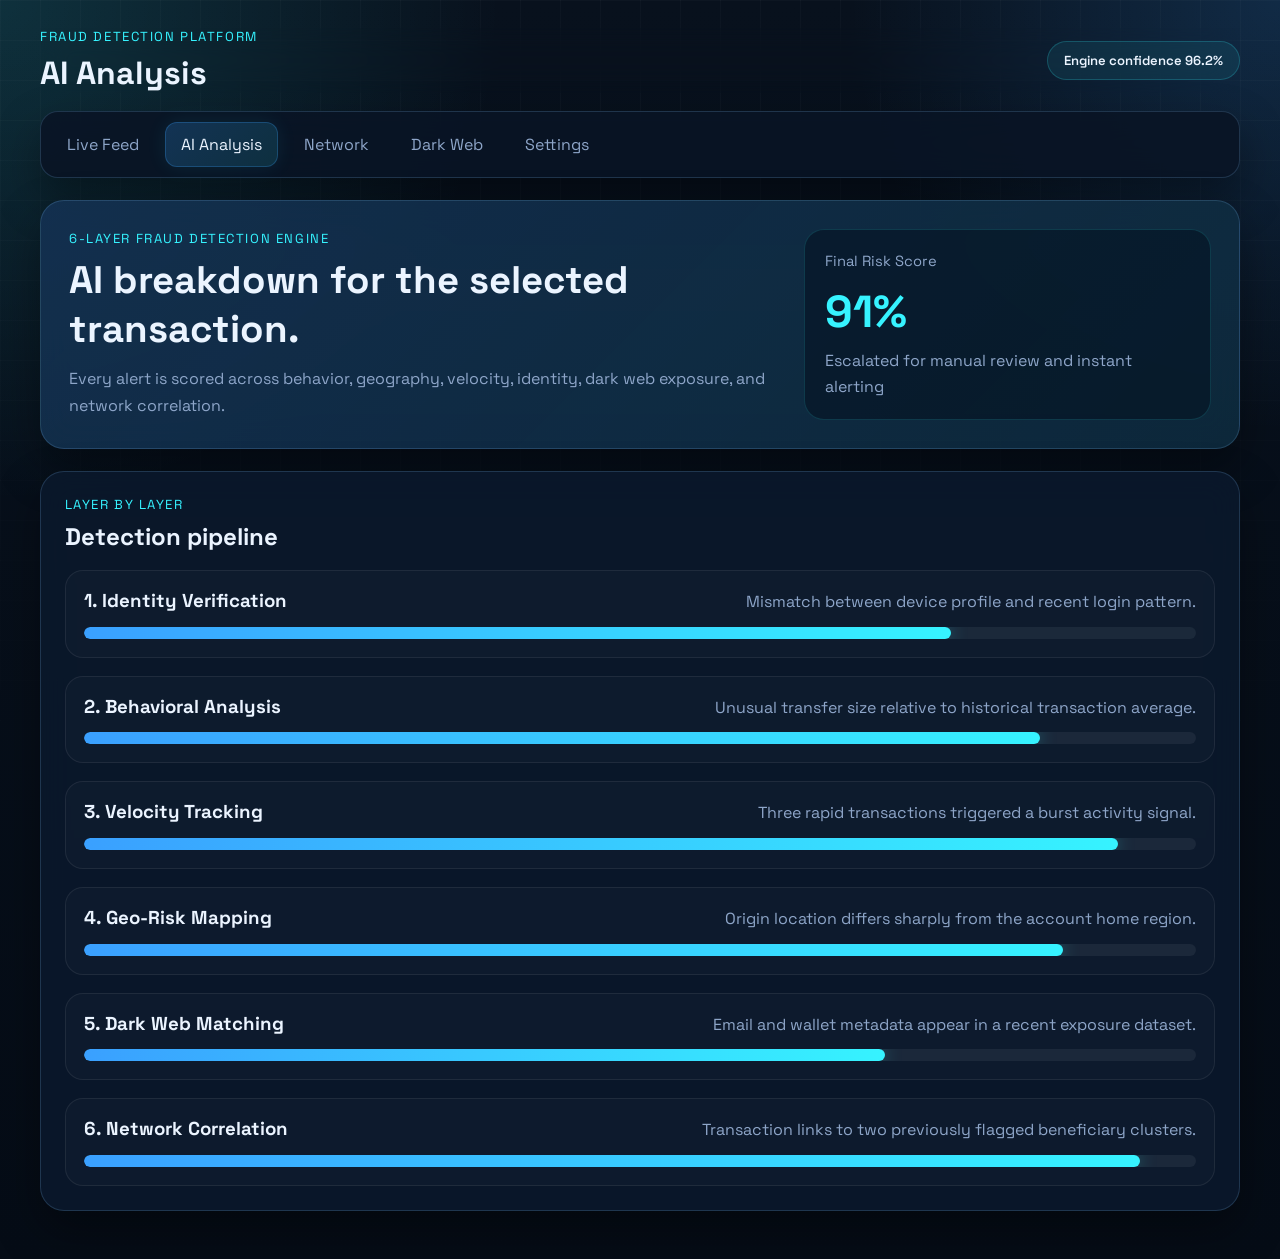
==== ai.html @ 5bd6d7bc "Initial commit - Fraud Detection UI" ====
<!DOCTYPE html>
<html lang="en">
<head>
  <meta charset="UTF-8">
  <meta name="viewport" content="width=device-width, initial-scale=1.0">
  <title>FraudShield | AI Analysis</title>
  <link rel="preconnect" href="https://fonts.googleapis.com">
  <link rel="preconnect" href="https://fonts.gstatic.com" crossorigin>
  <link href="https://fonts.googleapis.com/css2?family=Space+Grotesk:wght@400;500;600;700&display=swap" rel="stylesheet">
  <link rel="stylesheet" href="css/style.css">
</head>
<body data-page="ai">
  <div class="app-shell">
    <header class="topbar">
      <div>
        <p class="eyebrow">Fraud Detection Platform</p>
        <h1>AI Analysis</h1>
      </div>
      <div class="status-pill">Engine confidence 96.2%</div>
    </header>

    <nav class="tabs" aria-label="Primary navigation">
      <a href="index.html" data-tab="live">Live Feed</a>
      <a href="ai.html" data-tab="ai">AI Analysis</a>
      <a href="network.html" data-tab="network">Network</a>
      <a href="darkweb.html" data-tab="darkweb">Dark Web</a>
      <a href="settings.html" data-tab="settings">Settings</a>
    </nav>

    <main class="page-grid analysis-layout">
      <section class="hero-panel compact">
        <div>
          <p class="eyebrow">6-layer fraud detection engine</p>
          <h2>AI breakdown for the selected transaction.</h2>
          <p class="muted-text">
            Every alert is scored across behavior, geography, velocity, identity,
            dark web exposure, and network correlation.
          </p>
        </div>
        <div class="hero-metric">
          <span>Final Risk Score</span>
          <strong>91%</strong>
          <p>Escalated for manual review and instant alerting</p>
        </div>
      </section>

      <section class="card">
        <div class="section-heading">
          <div>
            <p class="eyebrow">Layer by layer</p>
            <h2>Detection pipeline</h2>
          </div>
        </div>

        <div class="layers">
          <div class="layer-item">
            <div class="layer-copy">
              <h3>1. Identity Verification</h3>
              <p>Mismatch between device profile and recent login pattern.</p>
            </div>
            <div class="progress-bar"><span style="width: 78%;"></span></div>
          </div>
          <div class="layer-item">
            <div class="layer-copy">
              <h3>2. Behavioral Analysis</h3>
              <p>Unusual transfer size relative to historical transaction average.</p>
            </div>
            <div class="progress-bar"><span style="width: 86%;"></span></div>
          </div>
          <div class="layer-item">
            <div class="layer-copy">
              <h3>3. Velocity Tracking</h3>
              <p>Three rapid transactions triggered a burst activity signal.</p>
            </div>
            <div class="progress-bar"><span style="width: 93%;"></span></div>
          </div>
          <div class="layer-item">
            <div class="layer-copy">
              <h3>4. Geo-Risk Mapping</h3>
              <p>Origin location differs sharply from the account home region.</p>
            </div>
            <div class="progress-bar"><span style="width: 88%;"></span></div>
          </div>
          <div class="layer-item">
            <div class="layer-copy">
              <h3>5. Dark Web Matching</h3>
              <p>Email and wallet metadata appear in a recent exposure dataset.</p>
            </div>
            <div class="progress-bar"><span style="width: 72%;"></span></div>
          </div>
          <div class="layer-item">
            <div class="layer-copy">
              <h3>6. Network Correlation</h3>
              <p>Transaction links to two previously flagged beneficiary clusters.</p>
            </div>
            <div class="progress-bar"><span style="width: 95%;"></span></div>
          </div>
        </div>
      </section>
    </main>
  </div>

  <script src="js/script.js"></script>
</body>
</html>
---- css/style.css ----
:root {
  --bg: #06111f;
  --bg-secondary: #0c1b31;
  --panel: rgba(11, 25, 45, 0.86);
  --panel-strong: #102544;
  --border: rgba(135, 198, 255, 0.18);
  --text: #ebf4ff;
  --muted: #8ea6c9;
  --accent: #3aa0ff;
  --accent-soft: rgba(58, 160, 255, 0.16);
  --neon: #36f3ff;
  --danger: #ff5876;
  --safe: #4dffb8;
  --warning: #ffb84d;
  --shadow: 0 20px 45px rgba(0, 0, 0, 0.35);
}

* {
  box-sizing: border-box;
}

body {
  margin: 0;
  min-height: 100vh;
  font-family: "Space Grotesk", sans-serif;
  color: var(--text);
  background:
    radial-gradient(circle at top left, rgba(54, 243, 255, 0.14), transparent 28%),
    radial-gradient(circle at top right, rgba(58, 160, 255, 0.18), transparent 24%),
    linear-gradient(180deg, #08111d 0%, #050c16 100%);
}

body::before {
  content: "";
  position: fixed;
  inset: 0;
  pointer-events: none;
  background-image: linear-gradient(rgba(255, 255, 255, 0.03) 1px, transparent 1px),
    linear-gradient(90deg, rgba(255, 255, 255, 0.03) 1px, transparent 1px);
  background-size: 40px 40px;
  mask-image: linear-gradient(180deg, rgba(0, 0, 0, 0.8), transparent);
}

a {
  color: inherit;
  text-decoration: none;
}

.app-shell {
  width: min(1200px, calc(100% - 32px));
  margin: 0 auto;
  padding: 28px 0 48px;
}

.topbar,
.tabs,
.card,
.hero-panel {
  backdrop-filter: blur(16px);
}

.topbar {
  display: flex;
  justify-content: space-between;
  align-items: center;
  gap: 16px;
  margin-bottom: 18px;
}

.topbar h1,
.hero-panel h2,
.section-heading h2,
.stat-card h3,
.layer-copy h3,
.flagged-item h3,
.info-card h3 {
  margin: 0;
}

.eyebrow {
  margin: 0 0 8px;
  color: var(--neon);
  font-size: 0.82rem;
  letter-spacing: 0.12em;
  text-transform: uppercase;
}

.status-pill,
.pill,
.risk-badge,
.flag-tag {
  display: inline-flex;
  align-items: center;
  justify-content: center;
  border-radius: 999px;
  font-size: 0.82rem;
  font-weight: 600;
}

.status-pill {
  padding: 10px 16px;
  background: rgba(54, 243, 255, 0.08);
  border: 1px solid rgba(54, 243, 255, 0.2);
  color: var(--text);
}

.danger-pill {
  background: rgba(255, 88, 118, 0.12);
  border-color: rgba(255, 88, 118, 0.25);
}

.tabs {
  display: flex;
  flex-wrap: wrap;
  gap: 10px;
  padding: 10px;
  margin-bottom: 22px;
  background: rgba(9, 20, 37, 0.9);
  border: 1px solid var(--border);
  border-radius: 18px;
  box-shadow: var(--shadow);
}

.tabs a {
  padding: 12px 16px;
  border-radius: 12px;
  color: var(--muted);
  transition: 0.25s ease;
}

.tabs a:hover,
.tabs a.active {
  color: var(--text);
  background: linear-gradient(135deg, rgba(58, 160, 255, 0.22), rgba(54, 243, 255, 0.12));
  box-shadow: inset 0 0 0 1px rgba(58, 160, 255, 0.25), 0 0 20px rgba(54, 243, 255, 0.08);
}

.page-grid {
  display: grid;
  gap: 22px;
}

.hero-panel,
.card {
  background: var(--panel);
  border: 1px solid var(--border);
  border-radius: 24px;
  box-shadow: var(--shadow);
}

.hero-panel {
  display: flex;
  justify-content: space-between;
  gap: 24px;
  padding: 28px;
  background:
    linear-gradient(135deg, rgba(58, 160, 255, 0.16), rgba(54, 243, 255, 0.08)),
    var(--panel);
}

.hero-panel.compact {
  align-items: center;
}

.hero-panel h2 {
  font-size: clamp(1.75rem, 3vw, 2.6rem);
  max-width: 720px;
}

.muted-text {
  margin: 12px 0 0;
  max-width: 720px;
  color: var(--muted);
  line-height: 1.7;
}

.hero-metric {
  min-width: 220px;
  padding: 20px;
  border-radius: 20px;
  background: rgba(5, 17, 31, 0.55);
  border: 1px solid rgba(54, 243, 255, 0.14);
}

.hero-metric span {
  color: var(--muted);
  font-size: 0.92rem;
}

.hero-metric strong {
  display: block;
  margin: 12px 0 8px;
  font-size: 2.8rem;
  color: var(--neon);
}

.hero-metric p,
.stat-card p,
.info-card p,
.flagged-item p,
.layer-copy p {
  margin: 0;
  color: var(--muted);
  line-height: 1.6;
}

.stats-grid {
  display: grid;
  grid-template-columns: repeat(3, minmax(0, 1fr));
  gap: 18px;
}

.card {
  padding: 24px;
  transition: transform 0.25s ease, border-color 0.25s ease, box-shadow 0.25s ease;
}

.card:hover,
.flagged-item:hover,
tbody tr:hover {
  transform: translateY(-4px);
}

.card:hover {
  border-color: rgba(54, 243, 255, 0.28);
  box-shadow: 0 22px 50px rgba(0, 0, 0, 0.42);
}

.stat-card h3 {
  margin: 10px 0;
  font-size: 2.2rem;
}

.stat-card p {
  color: var(--muted);
}

.trend {
  font-size: 0.88rem;
  font-weight: 600;
}

.up {
  color: var(--accent);
}

.safe {
  color: var(--safe);
}

.danger-text {
  color: var(--danger);
}

.danger {
  background:
    linear-gradient(135deg, rgba(255, 88, 118, 0.12), transparent),
    var(--panel);
}

.section-heading {
  display: flex;
  justify-content: space-between;
  align-items: center;
  gap: 16px;
  margin-bottom: 18px;
}

.ghost-button {
  padding: 10px 14px;
  border-radius: 12px;
  border: 1px solid rgba(58, 160, 255, 0.22);
  background: rgba(58, 160, 255, 0.1);
  color: var(--text);
  transition: 0.25s ease;
}

.ghost-button:hover {
  background: rgba(58, 160, 255, 0.18);
}

.table-wrap {
  overflow-x: auto;
}

table {
  width: 100%;
  border-collapse: collapse;
}

th,
td {
  padding: 16px 14px;
  text-align: left;
  border-bottom: 1px solid rgba(255, 255, 255, 0.06);
}

th {
  color: #9ab2d4;
  font-size: 0.84rem;
  letter-spacing: 0.06em;
  text-transform: uppercase;
}

tbody tr {
  cursor: pointer;
  transition: 0.25s ease;
}

tbody tr:hover {
  background: rgba(58, 160, 255, 0.08);
}

.risk-badge,
.pill,
.flag-tag {
  padding: 8px 12px;
}

.risk-badge.low {
  background: rgba(77, 255, 184, 0.12);
  color: var(--safe);
}

.risk-badge.medium {
  background: rgba(255, 184, 77, 0.12);
  color: var(--warning);
}

.risk-badge.high,
.flag-tag {
  background: rgba(255, 88, 118, 0.14);
  color: #ff9eb0;
}

.layers {
  display: grid;
  gap: 18px;
}

.layer-item {
  padding: 18px;
  border-radius: 18px;
  border: 1px solid rgba(255, 255, 255, 0.07);
  background: rgba(255, 255, 255, 0.02);
}

.layer-copy {
  display: flex;
  justify-content: space-between;
  gap: 20px;
  margin-bottom: 12px;
}

.progress-bar {
  width: 100%;
  height: 12px;
  overflow: hidden;
  border-radius: 999px;
  background: rgba(255, 255, 255, 0.06);
}

.progress-bar span {
  display: block;
  height: 100%;
  border-radius: inherit;
  background: linear-gradient(90deg, var(--accent), var(--neon));
  box-shadow: 0 0 18px rgba(54, 243, 255, 0.35);
}

.network-grid {
  grid-template-columns: repeat(4, minmax(0, 1fr));
}

.info-card {
  display: flex;
  flex-direction: column;
  justify-content: center;
  background:
    linear-gradient(135deg, rgba(54, 243, 255, 0.08), rgba(58, 160, 255, 0.12)),
    var(--panel);
}

.flagged-list {
  display: grid;
  gap: 16px;
}

.flagged-item {
  display: flex;
  justify-content: space-between;
  align-items: center;
  gap: 16px;
  padding: 18px;
  border-radius: 18px;
  border: 1px solid rgba(255, 88, 118, 0.16);
  background: rgba(255, 88, 118, 0.08);
  transition: 0.25s ease;
}

.settings-layout {
  grid-template-columns: repeat(2, minmax(0, 1fr));
}

.settings-card {
  min-height: 260px;
}

.setting-row {
  display: flex;
  justify-content: space-between;
  align-items: center;
  gap: 12px;
  margin-top: 18px;
  padding: 14px 16px;
  border-radius: 16px;
  background: rgba(255, 255, 255, 0.03);
  border: 1px solid rgba(255, 255, 255, 0.05);
}

.pill {
  background: rgba(58, 160, 255, 0.14);
  color: #9bd0ff;
}

.pill.on {
  background: rgba(77, 255, 184, 0.12);
  color: var(--safe);
}

@media (max-width: 980px) {
  .stats-grid,
  .network-grid,
  .settings-layout {
    grid-template-columns: repeat(2, minmax(0, 1fr));
  }

  .hero-panel,
  .layer-copy {
    flex-direction: column;
  }
}

@media (max-width: 640px) {
  .app-shell {
    width: min(100% - 20px, 1200px);
    padding-top: 20px;
  }

  .topbar,
  .section-heading,
  .flagged-item,
  .setting-row {
    flex-direction: column;
    align-items: flex-start;
  }

  .stats-grid,
  .network-grid,
  .settings-layout {
    grid-template-columns: 1fr;
  }

  .tabs a,
  .status-pill {
    width: 100%;
  }
}
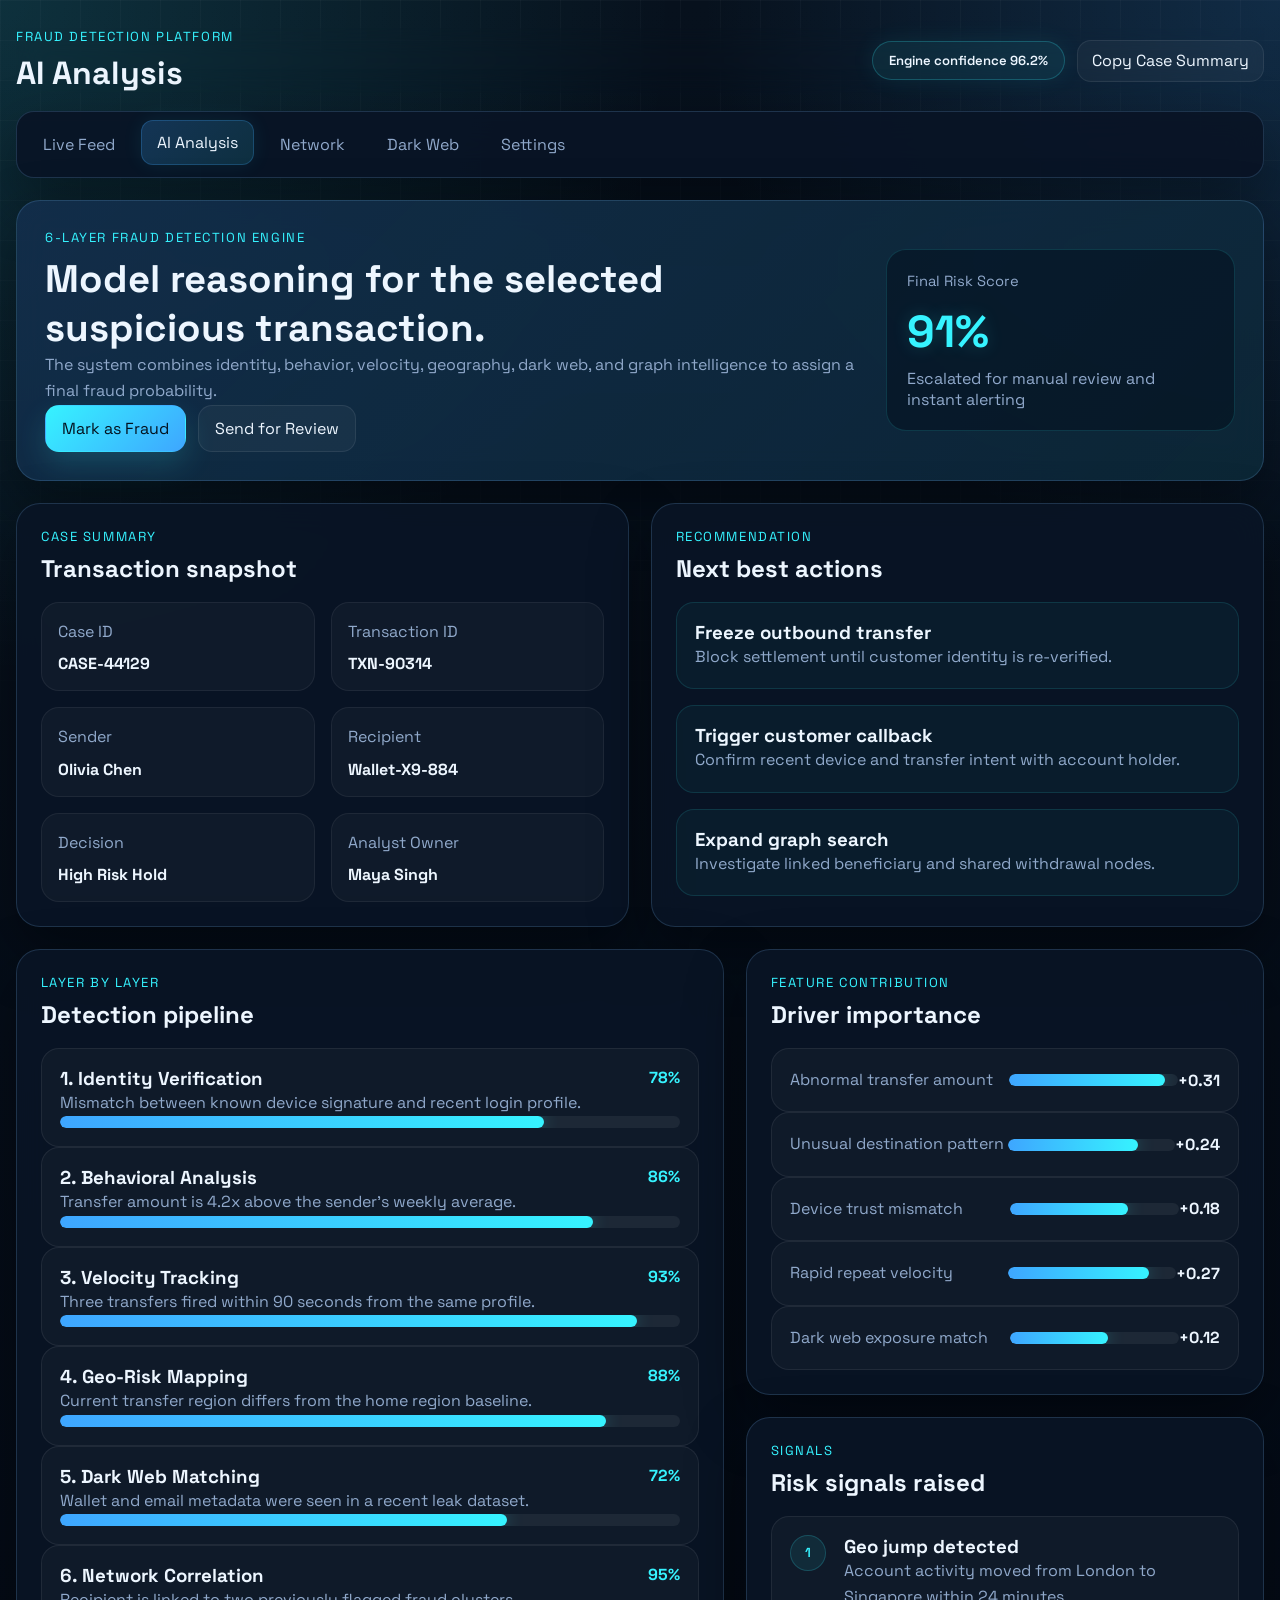
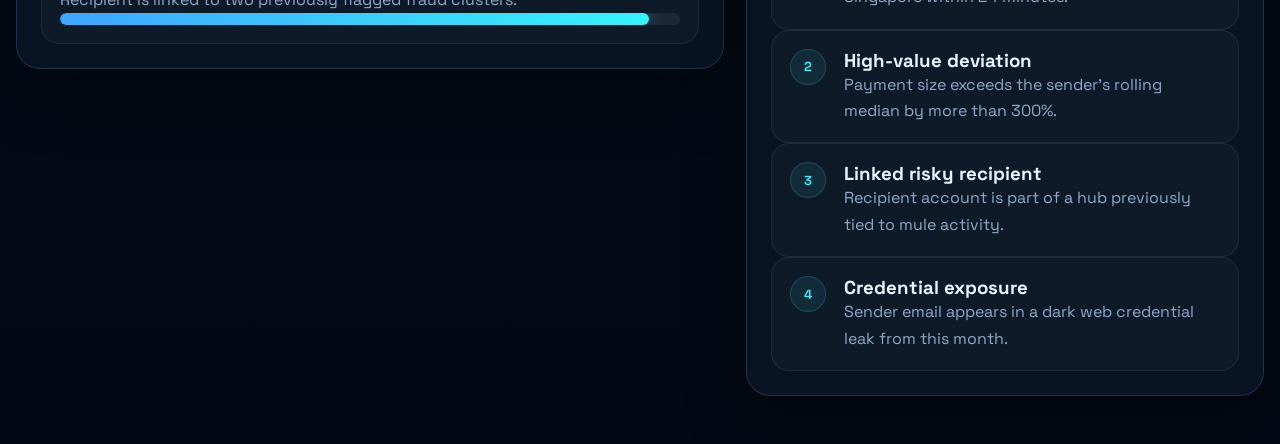
==== commit 5d02e19a: "Second commit - Fraud Detection UI" ====
--- a/ai.html
+++ b/ai.html
@@ -16,7 +16,10 @@
         <p class="eyebrow">Fraud Detection Platform</p>
         <h1>AI Analysis</h1>
       </div>
-      <div class="status-pill">Engine confidence 96.2%</div>
+      <div class="topbar-actions">
+        <div class="status-pill">Engine confidence 96.2%</div>
+        <button class="secondary-button compact-button" type="button" data-toast-message="Case summary copied to analyst clipboard.">Copy Case Summary</button>
+      </div>
     </header>
 
     <nav class="tabs" aria-label="Primary navigation">
@@ -27,15 +30,19 @@
       <a href="settings.html" data-tab="settings">Settings</a>
     </nav>
 
-    <main class="page-grid analysis-layout">
+    <main class="page-grid">
       <section class="hero-panel compact">
         <div>
           <p class="eyebrow">6-layer fraud detection engine</p>
-          <h2>AI breakdown for the selected transaction.</h2>
+          <h2>Model reasoning for the selected suspicious transaction.</h2>
           <p class="muted-text">
-            Every alert is scored across behavior, geography, velocity, identity,
-            dark web exposure, and network correlation.
+            The system combines identity, behavior, velocity, geography, dark web,
+            and graph intelligence to assign a final fraud probability.
           </p>
+          <div class="hero-actions">
+            <button class="primary-button" type="button" data-toast-message="Case marked as confirmed fraud.">Mark as Fraud</button>
+            <button class="secondary-button" type="button" data-toast-message="Case sent for manual review.">Send for Review</button>
+          </div>
         </div>
         <div class="hero-metric">
           <span>Final Risk Score</span>
@@ -44,62 +51,204 @@
         </div>
       </section>
 
-      <section class="card">
-        <div class="section-heading">
-          <div>
-            <p class="eyebrow">Layer by layer</p>
-            <h2>Detection pipeline</h2>
-          </div>
-        </div>
-
-        <div class="layers">
-          <div class="layer-item">
-            <div class="layer-copy">
-              <h3>1. Identity Verification</h3>
-              <p>Mismatch between device profile and recent login pattern.</p>
-            </div>
-            <div class="progress-bar"><span style="width: 78%;"></span></div>
-          </div>
-          <div class="layer-item">
-            <div class="layer-copy">
-              <h3>2. Behavioral Analysis</h3>
-              <p>Unusual transfer size relative to historical transaction average.</p>
-            </div>
-            <div class="progress-bar"><span style="width: 86%;"></span></div>
-          </div>
-          <div class="layer-item">
-            <div class="layer-copy">
-              <h3>3. Velocity Tracking</h3>
-              <p>Three rapid transactions triggered a burst activity signal.</p>
-            </div>
-            <div class="progress-bar"><span style="width: 93%;"></span></div>
-          </div>
-          <div class="layer-item">
-            <div class="layer-copy">
-              <h3>4. Geo-Risk Mapping</h3>
-              <p>Origin location differs sharply from the account home region.</p>
-            </div>
-            <div class="progress-bar"><span style="width: 88%;"></span></div>
-          </div>
-          <div class="layer-item">
-            <div class="layer-copy">
-              <h3>5. Dark Web Matching</h3>
-              <p>Email and wallet metadata appear in a recent exposure dataset.</p>
-            </div>
-            <div class="progress-bar"><span style="width: 72%;"></span></div>
-          </div>
-          <div class="layer-item">
-            <div class="layer-copy">
-              <h3>6. Network Correlation</h3>
-              <p>Transaction links to two previously flagged beneficiary clusters.</p>
-            </div>
-            <div class="progress-bar"><span style="width: 95%;"></span></div>
-          </div>
-        </div>
+      <section class="case-summary-grid">
+        <article class="card">
+          <div class="section-heading">
+            <div>
+              <p class="eyebrow">Case summary</p>
+              <h2>Transaction snapshot</h2>
+            </div>
+          </div>
+          <div class="summary-grid">
+            <div class="summary-item"><span>Case ID</span><strong>CASE-44129</strong></div>
+            <div class="summary-item"><span>Transaction ID</span><strong>TXN-90314</strong></div>
+            <div class="summary-item"><span>Sender</span><strong>Olivia Chen</strong></div>
+            <div class="summary-item"><span>Recipient</span><strong>Wallet-X9-884</strong></div>
+            <div class="summary-item"><span>Decision</span><strong>High Risk Hold</strong></div>
+            <div class="summary-item"><span>Analyst Owner</span><strong>Maya Singh</strong></div>
+          </div>
+        </article>
+        <article class="card">
+          <div class="section-heading">
+            <div>
+              <p class="eyebrow">Recommendation</p>
+              <h2>Next best actions</h2>
+            </div>
+          </div>
+          <div class="recommendation-list">
+            <article class="recommendation-item">
+              <h3>Freeze outbound transfer</h3>
+              <p>Block settlement until customer identity is re-verified.</p>
+            </article>
+            <article class="recommendation-item">
+              <h3>Trigger customer callback</h3>
+              <p>Confirm recent device and transfer intent with account holder.</p>
+            </article>
+            <article class="recommendation-item">
+              <h3>Expand graph search</h3>
+              <p>Investigate linked beneficiary and shared withdrawal nodes.</p>
+            </article>
+          </div>
+        </article>
+      </section>
+
+      <section class="analysis-grid">
+        <article class="card">
+          <div class="section-heading">
+            <div>
+              <p class="eyebrow">Layer by layer</p>
+              <h2>Detection pipeline</h2>
+            </div>
+          </div>
+
+          <div class="layers">
+            <div class="layer-item">
+              <div class="layer-copy">
+                <div>
+                  <h3>1. Identity Verification</h3>
+                  <p>Mismatch between known device signature and recent login profile.</p>
+                </div>
+                <strong>78%</strong>
+              </div>
+              <div class="progress-bar"><span style="width: 78%;"></span></div>
+            </div>
+            <div class="layer-item">
+              <div class="layer-copy">
+                <div>
+                  <h3>2. Behavioral Analysis</h3>
+                  <p>Transfer amount is 4.2x above the sender's weekly average.</p>
+                </div>
+                <strong>86%</strong>
+              </div>
+              <div class="progress-bar"><span style="width: 86%;"></span></div>
+            </div>
+            <div class="layer-item">
+              <div class="layer-copy">
+                <div>
+                  <h3>3. Velocity Tracking</h3>
+                  <p>Three transfers fired within 90 seconds from the same profile.</p>
+                </div>
+                <strong>93%</strong>
+              </div>
+              <div class="progress-bar"><span style="width: 93%;"></span></div>
+            </div>
+            <div class="layer-item">
+              <div class="layer-copy">
+                <div>
+                  <h3>4. Geo-Risk Mapping</h3>
+                  <p>Current transfer region differs from the home region baseline.</p>
+                </div>
+                <strong>88%</strong>
+              </div>
+              <div class="progress-bar"><span style="width: 88%;"></span></div>
+            </div>
+            <div class="layer-item">
+              <div class="layer-copy">
+                <div>
+                  <h3>5. Dark Web Matching</h3>
+                  <p>Wallet and email metadata were seen in a recent leak dataset.</p>
+                </div>
+                <strong>72%</strong>
+              </div>
+              <div class="progress-bar"><span style="width: 72%;"></span></div>
+            </div>
+            <div class="layer-item">
+              <div class="layer-copy">
+                <div>
+                  <h3>6. Network Correlation</h3>
+                  <p>Recipient is linked to two previously flagged fraud clusters.</p>
+                </div>
+                <strong>95%</strong>
+              </div>
+              <div class="progress-bar"><span style="width: 95%;"></span></div>
+            </div>
+          </div>
+        </article>
+
+        <article class="stack-grid">
+          <section class="card">
+            <div class="section-heading">
+              <div>
+                <p class="eyebrow">Feature contribution</p>
+                <h2>Driver importance</h2>
+              </div>
+            </div>
+
+            <div class="feature-bars">
+              <div class="feature-row">
+                <span>Abnormal transfer amount</span>
+                <div class="feature-bar"><span style="width: 92%;"></span></div>
+                <strong>+0.31</strong>
+              </div>
+              <div class="feature-row">
+                <span>Unusual destination pattern</span>
+                <div class="feature-bar"><span style="width: 78%;"></span></div>
+                <strong>+0.24</strong>
+              </div>
+              <div class="feature-row">
+                <span>Device trust mismatch</span>
+                <div class="feature-bar"><span style="width: 70%;"></span></div>
+                <strong>+0.18</strong>
+              </div>
+              <div class="feature-row">
+                <span>Rapid repeat velocity</span>
+                <div class="feature-bar"><span style="width: 84%;"></span></div>
+                <strong>+0.27</strong>
+              </div>
+              <div class="feature-row">
+                <span>Dark web exposure match</span>
+                <div class="feature-bar"><span style="width: 58%;"></span></div>
+                <strong>+0.12</strong>
+              </div>
+            </div>
+          </section>
+
+          <section class="card">
+            <div class="section-heading">
+              <div>
+                <p class="eyebrow">Signals</p>
+                <h2>Risk signals raised</h2>
+              </div>
+            </div>
+
+            <div class="signals-list">
+              <article class="signal-item">
+                <span class="signal-index">1</span>
+                <div>
+                  <h3>Geo jump detected</h3>
+                  <p>Account activity moved from London to Singapore within 24 minutes.</p>
+                </div>
+              </article>
+              <article class="signal-item">
+                <span class="signal-index">2</span>
+                <div>
+                  <h3>High-value deviation</h3>
+                  <p>Payment size exceeds the sender's rolling median by more than 300%.</p>
+                </div>
+              </article>
+              <article class="signal-item">
+                <span class="signal-index">3</span>
+                <div>
+                  <h3>Linked risky recipient</h3>
+                  <p>Recipient account is part of a hub previously tied to mule activity.</p>
+                </div>
+              </article>
+              <article class="signal-item">
+                <span class="signal-index">4</span>
+                <div>
+                  <h3>Credential exposure</h3>
+                  <p>Sender email appears in a dark web credential leak from this month.</p>
+                </div>
+              </article>
+            </div>
+          </section>
+        </article>
       </section>
     </main>
   </div>
 
+  <div class="toast global-toast" id="globalToast" aria-live="polite"></div>
+
   <script src="js/script.js"></script>
 </body>
 </html>
--- a/css/style.css
+++ b/css/style.css
@@ -1,22 +1,26 @@
 :root {
-  --bg: #06111f;
-  --bg-secondary: #0c1b31;
-  --panel: rgba(11, 25, 45, 0.86);
-  --panel-strong: #102544;
-  --border: rgba(135, 198, 255, 0.18);
-  --text: #ebf4ff;
-  --muted: #8ea6c9;
-  --accent: #3aa0ff;
-  --accent-soft: rgba(58, 160, 255, 0.16);
-  --neon: #36f3ff;
-  --danger: #ff5876;
-  --safe: #4dffb8;
-  --warning: #ffb84d;
-  --shadow: 0 20px 45px rgba(0, 0, 0, 0.35);
+  --bg: #06101d;
+  --bg-deep: #030914;
+  --panel: rgba(10, 21, 38, 0.88);
+  --panel-soft: rgba(11, 25, 45, 0.72);
+  --panel-strong: #0f2341;
+  --border: rgba(129, 196, 255, 0.18);
+  --text: #edf6ff;
+  --muted: #90a9cb;
+  --accent: #3ea6ff;
+  --accent-2: #36f3ff;
+  --safe: #49f5b0;
+  --warning: #ffcb63;
+  --danger: #ff5a7c;
+  --shadow: 0 24px 60px rgba(0, 0, 0, 0.38);
 }
 
 * {
   box-sizing: border-box;
+}
+
+html {
+  scroll-behavior: smooth;
 }
 
 body {
@@ -26,8 +30,8 @@
   color: var(--text);
   background:
     radial-gradient(circle at top left, rgba(54, 243, 255, 0.14), transparent 28%),
-    radial-gradient(circle at top right, rgba(58, 160, 255, 0.18), transparent 24%),
-    linear-gradient(180deg, #08111d 0%, #050c16 100%);
+    radial-gradient(circle at top right, rgba(62, 166, 255, 0.18), transparent 24%),
+    linear-gradient(180deg, #07111d 0%, var(--bg-deep) 100%);
 }
 
 body::before {
@@ -35,10 +39,11 @@
   position: fixed;
   inset: 0;
   pointer-events: none;
-  background-image: linear-gradient(rgba(255, 255, 255, 0.03) 1px, transparent 1px),
+  background-image:
+    linear-gradient(rgba(255, 255, 255, 0.03) 1px, transparent 1px),
     linear-gradient(90deg, rgba(255, 255, 255, 0.03) 1px, transparent 1px);
   background-size: 40px 40px;
-  mask-image: linear-gradient(180deg, rgba(0, 0, 0, 0.8), transparent);
+  mask-image: linear-gradient(180deg, rgba(0, 0, 0, 0.85), transparent);
 }
 
 a {
@@ -46,8 +51,18 @@
   text-decoration: none;
 }
 
+button,
+input,
+select {
+  font: inherit;
+}
+
+button {
+  cursor: pointer;
+}
+
 .app-shell {
-  width: min(1200px, calc(100% - 32px));
+  width: min(1280px, calc(100% - 32px));
   margin: 0 auto;
   padding: 28px 0 48px;
 }
@@ -55,7 +70,8 @@
 .topbar,
 .tabs,
 .card,
-.hero-panel {
+.hero-panel,
+.modal-panel {
   backdrop-filter: blur(16px);
 }
 
@@ -72,14 +88,28 @@
 .section-heading h2,
 .stat-card h3,
 .layer-copy h3,
+.signal-item h3,
+.hub-item h3,
 .flagged-item h3,
-.info-card h3 {
+.suspicious-item h3,
+.queue-item h3,
+.timeline-item h3,
+.toggle-row h3,
+.recommendation-item h3 {
   margin: 0;
+}
+
+.topbar-actions,
+.hero-actions {
+  display: flex;
+  flex-wrap: wrap;
+  gap: 12px;
+  align-items: center;
 }
 
 .eyebrow {
   margin: 0 0 8px;
-  color: var(--neon);
+  color: var(--accent-2);
   font-size: 0.82rem;
   letter-spacing: 0.12em;
   text-transform: uppercase;
@@ -88,7 +118,9 @@
 .status-pill,
 .pill,
 .risk-badge,
-.flag-tag {
+.appearance-badge,
+.delta-pill,
+.signal-index {
   display: inline-flex;
   align-items: center;
   justify-content: center;
@@ -99,14 +131,15 @@
 
 .status-pill {
   padding: 10px 16px;
+  color: var(--text);
   background: rgba(54, 243, 255, 0.08);
-  border: 1px solid rgba(54, 243, 255, 0.2);
-  color: var(--text);
+  border: 1px solid rgba(54, 243, 255, 0.22);
+  box-shadow: 0 0 24px rgba(54, 243, 255, 0.08);
 }
 
 .danger-pill {
-  background: rgba(255, 88, 118, 0.12);
-  border-color: rgba(255, 88, 118, 0.25);
+  background: rgba(255, 90, 124, 0.12);
+  border-color: rgba(255, 90, 124, 0.24);
 }
 
 .tabs {
@@ -115,7 +148,7 @@
   gap: 10px;
   padding: 10px;
   margin-bottom: 22px;
-  background: rgba(9, 20, 37, 0.9);
+  background: rgba(9, 20, 37, 0.92);
   border: 1px solid var(--border);
   border-radius: 18px;
   box-shadow: var(--shadow);
@@ -125,23 +158,39 @@
   padding: 12px 16px;
   border-radius: 12px;
   color: var(--muted);
-  transition: 0.25s ease;
+  transition: transform 0.25s ease, background 0.25s ease, color 0.25s ease;
 }
 
 .tabs a:hover,
 .tabs a.active {
   color: var(--text);
-  background: linear-gradient(135deg, rgba(58, 160, 255, 0.22), rgba(54, 243, 255, 0.12));
-  box-shadow: inset 0 0 0 1px rgba(58, 160, 255, 0.25), 0 0 20px rgba(54, 243, 255, 0.08);
-}
-
-.page-grid {
+  transform: translateY(-2px);
+  background: linear-gradient(135deg, rgba(62, 166, 255, 0.22), rgba(54, 243, 255, 0.12));
+  box-shadow: inset 0 0 0 1px rgba(62, 166, 255, 0.24), 0 0 20px rgba(54, 243, 255, 0.08);
+}
+
+.page-grid,
+.stack-grid,
+.analysis-grid,
+.network-layout,
+.darkweb-layout,
+.dashboard-duo,
+.workspace-grid,
+.workspace-sidebar,
+.case-summary-grid,
+.settings-layout,
+.summary-grid,
+.toggle-list,
+.timeline-list,
+.queue-list,
+.recommendation-list {
   display: grid;
   gap: 22px;
 }
 
 .hero-panel,
-.card {
+.card,
+.modal-panel {
   background: var(--panel);
   border: 1px solid var(--border);
   border-radius: 24px;
@@ -154,7 +203,7 @@
   gap: 24px;
   padding: 28px;
   background:
-    linear-gradient(135deg, rgba(58, 160, 255, 0.16), rgba(54, 243, 255, 0.08)),
+    linear-gradient(135deg, rgba(62, 166, 255, 0.16), rgba(54, 243, 255, 0.08)),
     var(--panel);
 }
 
@@ -164,21 +213,31 @@
 
 .hero-panel h2 {
   font-size: clamp(1.75rem, 3vw, 2.6rem);
-  max-width: 720px;
-}
-
-.muted-text {
-  margin: 12px 0 0;
-  max-width: 720px;
+  max-width: 760px;
+}
+
+.muted-text,
+.queue-item p,
+.timeline-item p,
+.hub-item p,
+.flagged-item p,
+.suspicious-item p,
+.signal-item p,
+.layer-copy p,
+.feature-row span,
+.recommendation-item p,
+.toggle-row p,
+.summary-item span {
+  margin: 0;
   color: var(--muted);
-  line-height: 1.7;
+  line-height: 1.65;
 }
 
 .hero-metric {
-  min-width: 220px;
+  min-width: 230px;
   padding: 20px;
   border-radius: 20px;
-  background: rgba(5, 17, 31, 0.55);
+  background: rgba(5, 17, 31, 0.56);
   border: 1px solid rgba(54, 243, 255, 0.14);
 }
 
@@ -191,17 +250,38 @@
   display: block;
   margin: 12px 0 8px;
   font-size: 2.8rem;
-  color: var(--neon);
+  color: var(--accent-2);
+  text-shadow: 0 0 18px rgba(54, 243, 255, 0.18);
 }
 
 .hero-metric p,
-.stat-card p,
-.info-card p,
-.flagged-item p,
-.layer-copy p {
+.stat-card p {
   margin: 0;
   color: var(--muted);
-  line-height: 1.6;
+}
+
+.card {
+  padding: 24px;
+  transition: transform 0.25s ease, border-color 0.25s ease, box-shadow 0.25s ease;
+}
+
+.card:hover,
+.flagged-item:hover,
+.suspicious-item:hover,
+.hub-item:hover,
+.queue-item:hover,
+.timeline-item:hover,
+tbody tr:hover {
+  transform: translateY(-4px);
+}
+
+.card:hover {
+  border-color: rgba(54, 243, 255, 0.28);
+  box-shadow: 0 28px 68px rgba(0, 0, 0, 0.45);
+}
+
+.inner-card {
+  background: var(--panel-soft);
 }
 
 .stats-grid {
@@ -210,33 +290,80 @@
   gap: 18px;
 }
 
-.card {
-  padding: 24px;
-  transition: transform 0.25s ease, border-color 0.25s ease, box-shadow 0.25s ease;
-}
-
-.card:hover,
-.flagged-item:hover,
-tbody tr:hover {
-  transform: translateY(-4px);
-}
-
-.card:hover {
-  border-color: rgba(54, 243, 255, 0.28);
-  box-shadow: 0 22px 50px rgba(0, 0, 0, 0.42);
+.stat-card {
+  position: relative;
+  overflow: hidden;
+}
+
+.stat-card::after {
+  content: "";
+  position: absolute;
+  inset: auto -40px -40px auto;
+  width: 110px;
+  height: 110px;
+  border-radius: 50%;
+  background: radial-gradient(circle, rgba(54, 243, 255, 0.16), transparent 70%);
+}
+
+.accent-card {
+  background:
+    linear-gradient(145deg, rgba(62, 166, 255, 0.16), transparent),
+    var(--panel);
+}
+
+.safe-card {
+  background:
+    linear-gradient(145deg, rgba(73, 245, 176, 0.14), transparent),
+    var(--panel);
+}
+
+.danger {
+  background:
+    linear-gradient(145deg, rgba(255, 90, 124, 0.14), transparent),
+    var(--panel);
+}
+
+.stat-header {
+  display: flex;
+  justify-content: space-between;
+  align-items: center;
+  gap: 12px;
+}
+
+.stat-icon {
+  width: 42px;
+  height: 42px;
+  border-radius: 14px;
+  color: var(--accent-2);
+  background: rgba(54, 243, 255, 0.08);
+  border: 1px solid rgba(54, 243, 255, 0.2);
+  box-shadow: 0 0 24px rgba(54, 243, 255, 0.08);
+}
+
+.danger-icon {
+  color: #ff9eb0;
+  background: rgba(255, 90, 124, 0.12);
+  border-color: rgba(255, 90, 124, 0.22);
+}
+
+.safe-icon {
+  color: var(--safe);
+  background: rgba(73, 245, 176, 0.12);
+  border-color: rgba(73, 245, 176, 0.22);
+}
+
+.delta-pill {
+  padding: 8px 12px;
+  background: rgba(62, 166, 255, 0.12);
 }
 
 .stat-card h3 {
-  margin: 10px 0;
-  font-size: 2.2rem;
-}
-
-.stat-card p {
-  color: var(--muted);
+  margin: 12px 0 6px;
+  font-size: 2.4rem;
 }
 
 .trend {
-  font-size: 0.88rem;
+  font-size: 0.9rem;
   font-weight: 600;
 }
 
@@ -252,10 +379,84 @@
   color: var(--danger);
 }
 
-.danger {
-  background:
-    linear-gradient(135deg, rgba(255, 88, 118, 0.12), transparent),
-    var(--panel);
+.workspace-grid {
+  grid-template-columns: 1.65fr 0.95fr;
+  align-items: start;
+}
+
+.main-panel {
+  display: grid;
+  gap: 22px;
+}
+
+.workspace-sidebar {
+  align-content: start;
+}
+
+.dashboard-duo,
+.darkweb-layout,
+.network-layout,
+.settings-layout,
+.case-summary-grid {
+  grid-template-columns: repeat(2, minmax(0, 1fr));
+}
+
+.analysis-grid {
+  grid-template-columns: 1.3fr 0.95fr;
+  align-items: start;
+}
+
+.summary-grid {
+  grid-template-columns: repeat(2, minmax(0, 1fr));
+  gap: 16px;
+}
+
+.summary-item {
+  padding: 16px;
+  border-radius: 18px;
+  background: rgba(255, 255, 255, 0.03);
+  border: 1px solid rgba(255, 255, 255, 0.06);
+}
+
+.summary-item strong {
+  display: block;
+  margin-top: 8px;
+}
+
+.recommendation-item {
+  padding: 18px;
+  border-radius: 18px;
+  border: 1px solid rgba(54, 243, 255, 0.12);
+  background: rgba(54, 243, 255, 0.04);
+}
+
+.chart-card canvas {
+  width: 100%;
+  height: auto;
+  display: block;
+}
+
+.donut-legend {
+  display: grid;
+  gap: 10px;
+  margin-top: 16px;
+  color: var(--muted);
+}
+
+.legend-dot,
+.timeline-dot {
+  display: inline-block;
+  width: 12px;
+  height: 12px;
+  border-radius: 50%;
+}
+
+.safe-fill {
+  background: var(--safe);
+}
+
+.danger-fill {
+  background: var(--danger);
 }
 
 .section-heading {
@@ -266,17 +467,61 @@
   margin-bottom: 18px;
 }
 
-.ghost-button {
-  padding: 10px 14px;
-  border-radius: 12px;
-  border: 1px solid rgba(58, 160, 255, 0.22);
-  background: rgba(58, 160, 255, 0.1);
+.filter-toolbar {
+  display: flex;
+  flex-wrap: wrap;
+  gap: 10px;
+}
+
+.toolbar-input,
+.toolbar-select {
+  min-height: 44px;
+  padding: 0 14px;
   color: var(--text);
-  transition: 0.25s ease;
-}
-
-.ghost-button:hover {
-  background: rgba(58, 160, 255, 0.18);
+  background: rgba(255, 255, 255, 0.04);
+  border: 1px solid rgba(255, 255, 255, 0.08);
+  border-radius: 14px;
+  outline: none;
+}
+
+.toolbar-input {
+  min-width: 220px;
+}
+
+.toolbar-input:focus,
+.toolbar-select:focus,
+.field input:focus {
+  border-color: rgba(54, 243, 255, 0.34);
+  box-shadow: 0 0 0 4px rgba(54, 243, 255, 0.08);
+}
+
+.live-indicator {
+  display: inline-flex;
+  align-items: center;
+  gap: 10px;
+  color: var(--muted);
+  font-size: 0.92rem;
+}
+
+.pulse-dot {
+  width: 10px;
+  height: 10px;
+  border-radius: 50%;
+  background: var(--accent-2);
+  box-shadow: 0 0 0 0 rgba(54, 243, 255, 0.5);
+  animation: pulse 1.8s infinite;
+}
+
+@keyframes pulse {
+  0% {
+    box-shadow: 0 0 0 0 rgba(54, 243, 255, 0.4);
+  }
+  70% {
+    box-shadow: 0 0 0 14px rgba(54, 243, 255, 0);
+  }
+  100% {
+    box-shadow: 0 0 0 0 rgba(54, 243, 255, 0);
+  }
 }
 
 .table-wrap {
@@ -304,55 +549,103 @@
 
 tbody tr {
   cursor: pointer;
-  transition: 0.25s ease;
+  transition: transform 0.25s ease, background 0.25s ease;
 }
 
 tbody tr:hover {
-  background: rgba(58, 160, 255, 0.08);
+  background: rgba(62, 166, 255, 0.08);
+}
+
+.new-row {
+  animation: rowGlow 1.4s ease;
+}
+
+.hidden-row {
+  display: none;
+}
+
+@keyframes rowGlow {
+  0% {
+    background: rgba(54, 243, 255, 0.22);
+  }
+  100% {
+    background: transparent;
+  }
 }
 
 .risk-badge,
 .pill,
-.flag-tag {
+.appearance-badge {
   padding: 8px 12px;
 }
 
-.risk-badge.low {
-  background: rgba(77, 255, 184, 0.12);
+.risk-badge.low,
+.pill.on {
   color: var(--safe);
-}
-
-.risk-badge.medium {
-  background: rgba(255, 184, 77, 0.12);
+  background: rgba(73, 245, 176, 0.12);
+}
+
+.risk-badge.medium,
+.warning-badge {
   color: var(--warning);
+  background: rgba(255, 203, 99, 0.14);
 }
 
 .risk-badge.high,
-.flag-tag {
-  background: rgba(255, 88, 118, 0.14);
-  color: #ff9eb0;
-}
-
-.layers {
-  display: grid;
-  gap: 18px;
-}
-
-.layer-item {
+.appearance-badge {
+  color: #ffafbc;
+  background: rgba(255, 90, 124, 0.14);
+}
+
+.layers,
+.feature-bars,
+.signals-list,
+.hub-list,
+.flagged-list,
+.suspicious-list,
+.toggle-list,
+.queue-list,
+.timeline-list,
+.recommendation-list {
+  gap: 16px;
+}
+
+.layer-item,
+.feature-row,
+.signal-item,
+.hub-item,
+.flagged-item,
+.suspicious-item,
+.queue-item,
+.timeline-item,
+.toggle-row {
   padding: 18px;
   border-radius: 18px;
   border: 1px solid rgba(255, 255, 255, 0.07);
-  background: rgba(255, 255, 255, 0.02);
-}
-
-.layer-copy {
+  background: rgba(255, 255, 255, 0.03);
+  transition: transform 0.25s ease, border-color 0.25s ease, background 0.25s ease;
+}
+
+.layer-copy,
+.signal-item,
+.hub-item,
+.flagged-item,
+.suspicious-item,
+.queue-item,
+.timeline-item,
+.toggle-row {
   display: flex;
   justify-content: space-between;
-  gap: 20px;
-  margin-bottom: 12px;
-}
-
-.progress-bar {
+  align-items: flex-start;
+  gap: 18px;
+}
+
+.layer-copy strong {
+  color: var(--accent-2);
+}
+
+.progress-bar,
+.feature-bar {
   width: 100%;
   height: 12px;
   overflow: hidden;
@@ -360,50 +653,145 @@
   background: rgba(255, 255, 255, 0.06);
 }
 
-.progress-bar span {
+.progress-bar span,
+.feature-bar span {
   display: block;
   height: 100%;
   border-radius: inherit;
-  background: linear-gradient(90deg, var(--accent), var(--neon));
-  box-shadow: 0 0 18px rgba(54, 243, 255, 0.35);
-}
-
-.network-grid {
-  grid-template-columns: repeat(4, minmax(0, 1fr));
-}
-
-.info-card {
-  display: flex;
-  flex-direction: column;
+  background: linear-gradient(90deg, var(--accent), var(--accent-2));
+  box-shadow: 0 0 18px rgba(54, 243, 255, 0.3);
+}
+
+.feature-row {
+  display: grid;
+  grid-template-columns: 1.3fr 1fr auto;
+  align-items: center;
+}
+
+.feature-row strong {
+  color: var(--text);
+}
+
+.signal-index {
+  min-width: 36px;
+  height: 36px;
+  color: var(--accent-2);
+  background: rgba(54, 243, 255, 0.08);
+  border: 1px solid rgba(54, 243, 255, 0.18);
+}
+
+.graph-placeholder {
+  min-height: 420px;
+}
+
+.graph-box {
+  position: relative;
+  min-height: 320px;
+  margin-top: 10px;
+  border-radius: 22px;
+  border: 1px solid rgba(62, 166, 255, 0.14);
+  background:
+    radial-gradient(circle at center, rgba(62, 166, 255, 0.16), transparent 42%),
+    rgba(3, 11, 20, 0.78);
+  overflow: hidden;
+}
+
+.graph-node {
+  position: absolute;
+  display: inline-flex;
+  align-items: center;
   justify-content: center;
-  background:
-    linear-gradient(135deg, rgba(54, 243, 255, 0.08), rgba(58, 160, 255, 0.12)),
-    var(--panel);
-}
-
-.flagged-list {
-  display: grid;
-  gap: 16px;
+  min-width: 104px;
+  min-height: 44px;
+  padding: 10px 14px;
+  border-radius: 999px;
+  font-size: 0.88rem;
+  border: 1px solid rgba(54, 243, 255, 0.18);
+  background: rgba(8, 20, 34, 0.92);
+  box-shadow: 0 0 24px rgba(54, 243, 255, 0.08);
+}
+
+.center-node {
+  top: 40%;
+  left: 38%;
+  color: var(--accent-2);
+}
+
+.node-a {
+  top: 16%;
+  left: 12%;
+}
+
+.node-b {
+  top: 16%;
+  right: 12%;
+}
+
+.node-c {
+  bottom: 14%;
+  left: 14%;
+}
+
+.node-d {
+  bottom: 12%;
+  right: 16%;
+}
+
+.graph-line {
+  position: absolute;
+  height: 2px;
+  background: linear-gradient(90deg, rgba(62, 166, 255, 0.2), rgba(54, 243, 255, 0.8));
+  transform-origin: left center;
+}
+
+.line-a {
+  top: 42%;
+  left: 23%;
+  width: 140px;
+  transform: rotate(16deg);
+}
+
+.line-b {
+  top: 42%;
+  right: 24%;
+  width: 136px;
+  transform: rotate(-16deg);
+}
+
+.line-c {
+  bottom: 30%;
+  left: 24%;
+  width: 132px;
+  transform: rotate(-18deg);
+}
+
+.line-d {
+  bottom: 30%;
+  right: 24%;
+  width: 130px;
+  transform: rotate(18deg);
 }
 
 .flagged-item {
-  display: flex;
-  justify-content: space-between;
-  align-items: center;
-  gap: 16px;
-  padding: 18px;
-  border-radius: 18px;
-  border: 1px solid rgba(255, 88, 118, 0.16);
-  background: rgba(255, 88, 118, 0.08);
-  transition: 0.25s ease;
-}
-
-.settings-layout {
-  grid-template-columns: repeat(2, minmax(0, 1fr));
+  border-color: rgba(255, 90, 124, 0.16);
+  background: rgba(255, 90, 124, 0.08);
+}
+
+.suspicious-item {
+  border-color: rgba(255, 203, 99, 0.18);
+  background: rgba(255, 203, 99, 0.08);
+}
+
+.timeline-item {
+  grid-template-columns: auto 1fr;
+}
+
+.timeline-dot {
+  margin-top: 8px;
 }
 
 .settings-card {
-  min-height: 260px;
+  min-height: 330px;
 }
 
 .setting-row {
@@ -411,7 +799,7 @@
   justify-content: space-between;
   align-items: center;
   gap: 12px;
-  margin-top: 18px;
+  margin-top: 16px;
   padding: 14px 16px;
   border-radius: 16px;
   background: rgba(255, 255, 255, 0.03);
@@ -419,19 +807,217 @@
 }
 
 .pill {
-  background: rgba(58, 160, 255, 0.14);
   color: #9bd0ff;
-}
-
-.pill.on {
-  background: rgba(77, 255, 184, 0.12);
-  color: var(--safe);
-}
-
-@media (max-width: 980px) {
-  .stats-grid,
-  .network-grid,
-  .settings-layout {
+  background: rgba(62, 166, 255, 0.14);
+}
+
+.settings-form,
+.field {
+  display: grid;
+  gap: 12px;
+}
+
+.field {
+  margin-top: 16px;
+}
+
+.field span {
+  color: var(--muted);
+  font-size: 0.92rem;
+}
+
+.field input {
+  width: 100%;
+  padding: 14px 16px;
+  color: var(--text);
+  background: rgba(255, 255, 255, 0.04);
+  border: 1px solid rgba(255, 255, 255, 0.08);
+  border-radius: 16px;
+  outline: none;
+  transition: border-color 0.25s ease, box-shadow 0.25s ease;
+}
+
+.button-row,
+.modal-actions {
+  display: flex;
+  flex-wrap: wrap;
+  gap: 12px;
+}
+
+.button-row {
+  margin-top: 20px;
+}
+
+.top-gap {
+  margin-top: 22px;
+}
+
+.primary-button,
+.secondary-button,
+.modal-close {
+  display: inline-flex;
+  align-items: center;
+  justify-content: center;
+  padding: 12px 16px;
+  border-radius: 14px;
+  border: 1px solid transparent;
+  transition: transform 0.25s ease, background 0.25s ease, border-color 0.25s ease;
+}
+
+.compact-button {
+  min-height: 42px;
+  padding: 0 14px;
+}
+
+.primary-button {
+  color: #03121f;
+  background: linear-gradient(135deg, var(--accent-2), var(--accent));
+  box-shadow: 0 12px 30px rgba(54, 243, 255, 0.16);
+}
+
+.secondary-button,
+.modal-close {
+  color: var(--text);
+  background: rgba(255, 255, 255, 0.04);
+  border-color: rgba(255, 255, 255, 0.08);
+}
+
+.primary-button:hover,
+.secondary-button:hover,
+.modal-close:hover {
+  transform: translateY(-2px);
+}
+
+.toggle-row {
+  position: relative;
+  align-items: center;
+}
+
+.toggle-input {
+  position: absolute;
+  opacity: 0;
+  pointer-events: none;
+}
+
+.toggle-switch {
+  width: 56px;
+  height: 30px;
+  flex-shrink: 0;
+  border-radius: 999px;
+  background: rgba(255, 255, 255, 0.08);
+  border: 1px solid rgba(255, 255, 255, 0.1);
+  position: relative;
+}
+
+.toggle-switch::after {
+  content: "";
+  position: absolute;
+  top: 3px;
+  left: 4px;
+  width: 22px;
+  height: 22px;
+  border-radius: 50%;
+  background: #d8e9ff;
+  transition: transform 0.25s ease, background 0.25s ease;
+}
+
+.toggle-input:checked + .toggle-switch {
+  background: rgba(54, 243, 255, 0.16);
+  border-color: rgba(54, 243, 255, 0.22);
+}
+
+.toggle-input:checked + .toggle-switch::after {
+  transform: translateX(26px);
+  background: var(--accent-2);
+}
+
+.modal {
+  position: fixed;
+  inset: 0;
+  z-index: 20;
+}
+
+.hidden {
+  display: none;
+}
+
+.modal-backdrop {
+  position: absolute;
+  inset: 0;
+  background: rgba(2, 7, 14, 0.76);
+}
+
+.modal-panel {
+  position: relative;
+  width: min(560px, calc(100% - 24px));
+  margin: 8vh auto 0;
+  padding: 24px;
+}
+
+.modal-close {
+  position: absolute;
+  top: 14px;
+  right: 14px;
+  width: 42px;
+  height: 42px;
+  padding: 0;
+  font-size: 1.4rem;
+}
+
+.modal-grid {
+  display: grid;
+  gap: 12px;
+  margin: 20px 0 24px;
+}
+
+.modal-row {
+  display: flex;
+  justify-content: space-between;
+  gap: 12px;
+  padding: 14px 16px;
+  border-radius: 14px;
+  background: rgba(255, 255, 255, 0.03);
+  border: 1px solid rgba(255, 255, 255, 0.05);
+}
+
+.modal-row span {
+  color: var(--muted);
+}
+
+.toast {
+  position: fixed;
+  right: 18px;
+  bottom: 18px;
+  z-index: 30;
+  padding: 14px 16px;
+  border-radius: 16px;
+  color: var(--text);
+  background: rgba(8, 21, 36, 0.94);
+  border: 1px solid rgba(54, 243, 255, 0.18);
+  box-shadow: var(--shadow);
+  opacity: 0;
+  pointer-events: none;
+  transform: translateY(16px);
+  transition: opacity 0.25s ease, transform 0.25s ease;
+}
+
+.toast.show {
+  opacity: 1;
+  transform: translateY(0);
+}
+
+@media (max-width: 1120px) {
+  .workspace-grid,
+  .analysis-grid,
+  .network-layout,
+  .darkweb-layout,
+  .settings-layout,
+  .dashboard-duo,
+  .case-summary-grid {
+    grid-template-columns: 1fr;
+  }
+
+  .stats-grid {
     grid-template-columns: repeat(2, minmax(0, 1fr));
   }
 
@@ -441,28 +1027,48 @@
   }
 }
 
-@media (max-width: 640px) {
+@media (max-width: 760px) {
   .app-shell {
-    width: min(100% - 20px, 1200px);
+    width: min(100% - 20px, 1280px);
     padding-top: 20px;
   }
 
   .topbar,
   .section-heading,
+  .setting-row,
+  .hub-item,
   .flagged-item,
-  .setting-row {
+  .suspicious-item,
+  .queue-item,
+  .timeline-item,
+  .toggle-row,
+  .modal-row {
     flex-direction: column;
     align-items: flex-start;
   }
 
   .stats-grid,
-  .network-grid,
-  .settings-layout {
+  .summary-grid {
     grid-template-columns: 1fr;
   }
 
+  .feature-row {
+    grid-template-columns: 1fr;
+  }
+
   .tabs a,
-  .status-pill {
+  .status-pill,
+  .toolbar-input,
+  .toolbar-select {
     width: 100%;
   }
-}
+
+  .graph-box {
+    min-height: 360px;
+  }
+
+  .center-node {
+    top: 42%;
+    left: 32%;
+  }
+}
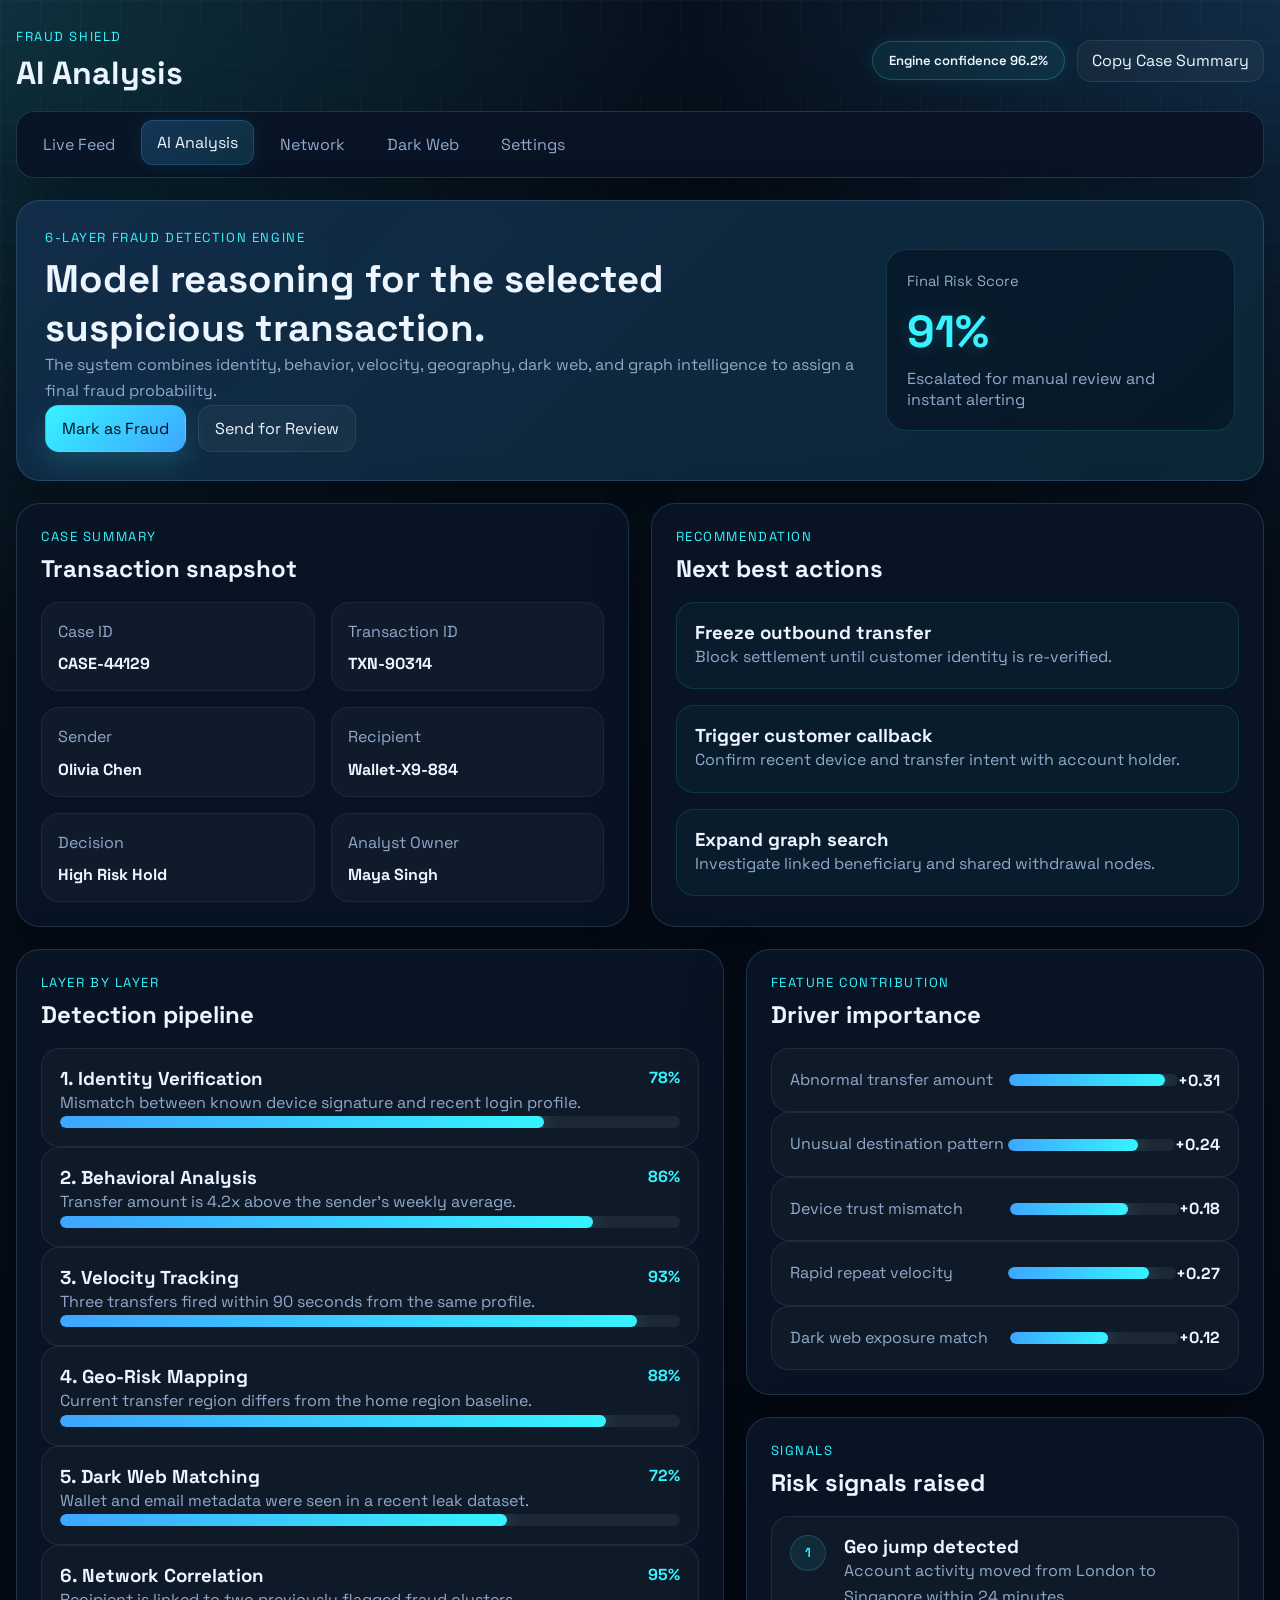
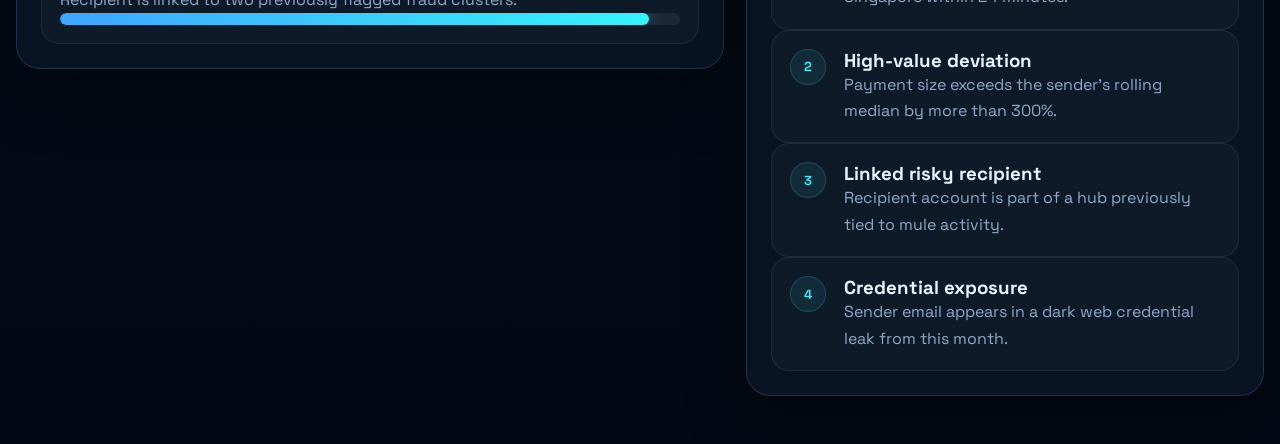
==== commit 16dad957: "third commit - Fraud Detection UI" ====
--- a/ai.html
+++ b/ai.html
@@ -13,7 +13,7 @@
   <div class="app-shell">
     <header class="topbar">
       <div>
-        <p class="eyebrow">Fraud Detection Platform</p>
+        <p class="eyebrow">Fraud Shield</p>
         <h1>AI Analysis</h1>
       </div>
       <div class="topbar-actions">
